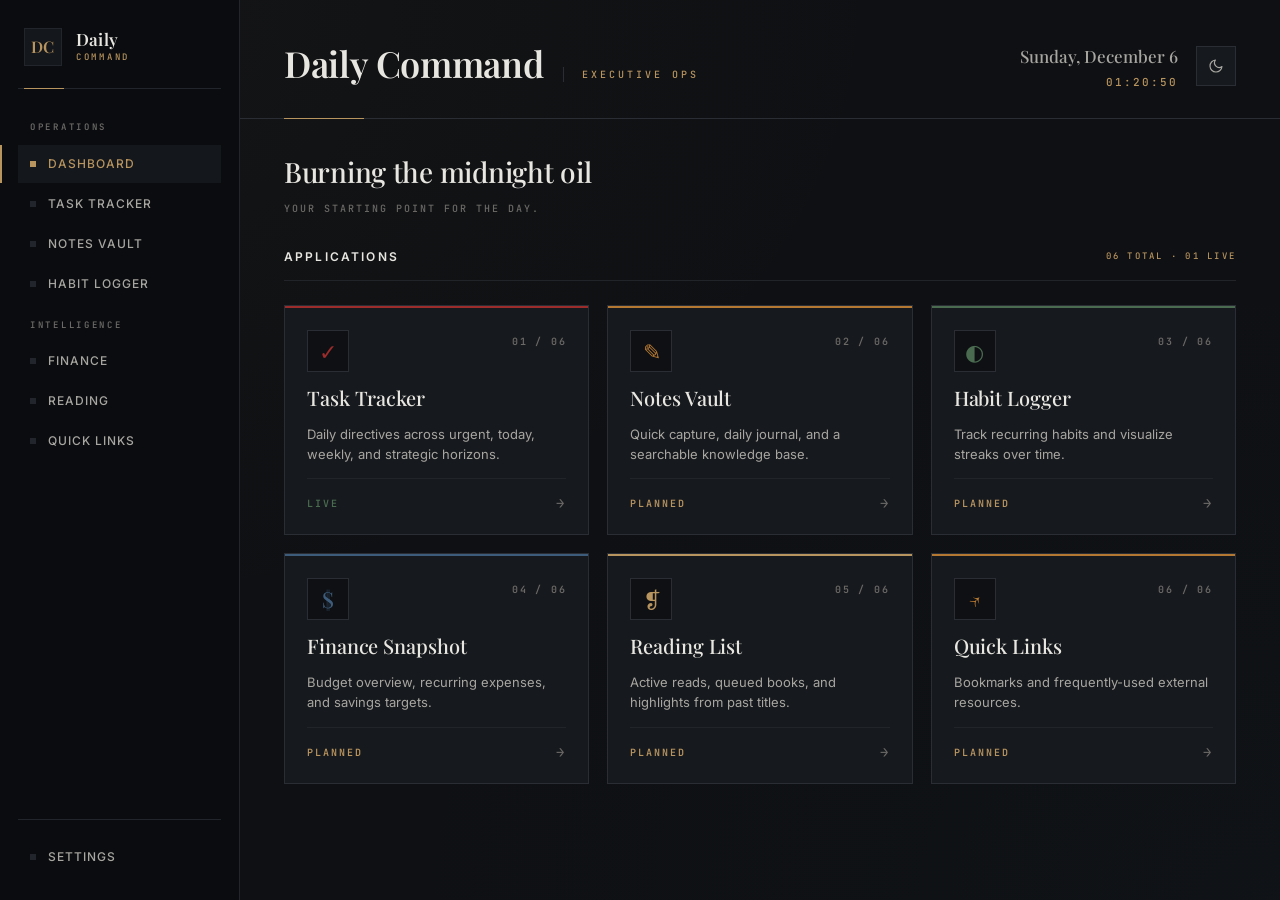
==== index.html @ c7f35070 "Initial commit: Daily Command dashboard with Task Tracker" ====
<!DOCTYPE html>
<html lang="en" data-theme="dark">
<head>
  <meta charset="UTF-8" />
  <meta name="viewport" content="width=device-width, initial-scale=1.0" />
  <title>Daily Command — Dashboard</title>
  <link rel="preconnect" href="https://fonts.googleapis.com" />
  <link rel="preconnect" href="https://fonts.gstatic.com" crossorigin />
  <link href="https://fonts.googleapis.com/css2?family=Playfair+Display:wght@400;500;600;700&family=Inter:wght@300;400;500;600;700;800&family=JetBrains+Mono:wght@400;500;600;700&display=swap" rel="stylesheet" />
  <link rel="stylesheet" href="styles.css" />
</head>
<body>
  <div class="layout">
    <aside class="sidebar">
      <div class="sidebar-brand">
        <div class="sidebar-mark">DC</div>
        <div class="sidebar-brand-text">
          <div class="sidebar-brand-title">Daily</div>
          <div class="sidebar-brand-sub">Command</div>
        </div>
      </div>

      <nav class="nav">
        <div class="nav-section-label">Operations</div>
        <a class="nav-item active" href="#dashboard">
          <span class="nav-marker"></span>
          <span class="nav-label">Dashboard</span>
        </a>
        <a class="nav-item" href="apps/tasks.html">
          <span class="nav-marker"></span>
          <span class="nav-label">Task Tracker</span>
        </a>
        <a class="nav-item" href="#notes">
          <span class="nav-marker"></span>
          <span class="nav-label">Notes Vault</span>
        </a>
        <a class="nav-item" href="#habits">
          <span class="nav-marker"></span>
          <span class="nav-label">Habit Logger</span>
        </a>

        <div class="nav-section-label">Intelligence</div>
        <a class="nav-item" href="#finance">
          <span class="nav-marker"></span>
          <span class="nav-label">Finance</span>
        </a>
        <a class="nav-item" href="#reading">
          <span class="nav-marker"></span>
          <span class="nav-label">Reading</span>
        </a>
        <a class="nav-item" href="#links">
          <span class="nav-marker"></span>
          <span class="nav-label">Quick Links</span>
        </a>
      </nav>

      <div class="sidebar-footer">
        <a class="nav-item" href="#settings">
          <span class="nav-marker"></span>
          <span class="nav-label">Settings</span>
        </a>
      </div>
    </aside>

    <main class="main">
      <header class="topbar">
        <div class="brand">
          <div class="brand-mark">Daily Command</div>
          <div class="brand-sub">Executive Ops</div>
        </div>
        <div class="topbar-right">
          <div class="header-info">
            <div class="date-display" id="date">—</div>
            <div class="time-display" id="time">—</div>
          </div>
          <button class="theme-toggle" id="theme-toggle" title="Toggle theme" aria-label="Toggle theme">
            <svg class="icon-moon" viewBox="0 0 24 24" fill="none" stroke="currentColor" stroke-linecap="round" stroke-linejoin="round"><path d="M21 12.79A9 9 0 1 1 11.21 3 7 7 0 0 0 21 12.79z"></path></svg>
            <svg class="icon-sun" viewBox="0 0 24 24" fill="none" stroke="currentColor" stroke-linecap="round" stroke-linejoin="round"><circle cx="12" cy="12" r="4"></circle><path d="M12 2v2M12 20v2M4.93 4.93l1.41 1.41M17.66 17.66l1.41 1.41M2 12h2M20 12h2M4.93 19.07l1.41-1.41M17.66 6.34l1.41-1.41"></path></svg>
          </button>
        </div>
      </header>

      <section class="greeting-block">
        <h1 id="greeting-text">Good morning</h1>
        <p class="greeting-sub">Your starting point for the day.</p>
      </section>

      <section class="content">
        <div class="section-header">
          <div class="section-title">Applications</div>
          <div class="section-meta" id="card-count">—</div>
        </div>

        <div class="cards" id="cards"></div>
      </section>
    </main>
  </div>

  <script src="app.js"></script>
</body>
</html>
---- styles.css ----
/* ========== Theme Variables (matched to Daily Command) ========== */
:root, [data-theme="dark"] {
  --bg: #0e1013;
  --bg-panel: #16191d;
  --bg-soft: #1d2126;
  --bg-hover: #22262c;
  --ink: #e8e6e1;
  --ink-soft: #a8a6a1;
  --ink-muted: #6b6966;
  --line: #2a2e34;
  --line-soft: #21252a;
  --accent: #b8945f;
  --accent-dim: #8a6d44;
  --urgent: #9c2b2b;
  --today: #b57832;
  --week: #4a6b50;
  --long: #3d5b7a;
  --body-gradient-1: rgba(184, 148, 95, 0.04);
  --body-gradient-2: rgba(61, 91, 122, 0.03);
}
[data-theme="light"] {
  --bg: #f1ece2;
  --bg-panel: #fbf8f1;
  --bg-soft: #e9e3d5;
  --bg-hover: #ded6c4;
  --ink: #1a1614;
  --ink-soft: #4a453e;
  --ink-muted: #8a8680;
  --line: #c8bfae;
  --line-soft: #dcd4c2;
  --accent: #8a6d44;
  --accent-dim: #6b5433;
  --urgent: #8a2424;
  --today: #9a6428;
  --week: #3f5a43;
  --long: #2f4a63;
  --body-gradient-1: rgba(138, 109, 68, 0.05);
  --body-gradient-2: rgba(47, 74, 99, 0.04);
}

/* Sidebar always uses dark palette regardless of theme */
.sidebar {
  --sb-bg: #0a0c0f;
  --sb-panel: #14171b;
  --sb-ink: #e8e6e1;
  --sb-ink-soft: #a8a6a1;
  --sb-ink-muted: #6b6966;
  --sb-line: #22262c;
  --sb-accent: #b8945f;
}

/* ========== Reset & Base ========== */
* { box-sizing: border-box; margin: 0; padding: 0; }
html, body { height: 100%; }
body {
  font-family: 'Inter', -apple-system, BlinkMacSystemFont, system-ui, sans-serif;
  background: var(--bg);
  color: var(--ink);
  font-size: 14px;
  line-height: 1.5;
  -webkit-font-smoothing: antialiased;
  -moz-osx-font-smoothing: grayscale;
  background-image:
    radial-gradient(ellipse at top left, var(--body-gradient-1), transparent 50%),
    radial-gradient(ellipse at bottom right, var(--body-gradient-2), transparent 50%);
  transition: background-color 0.3s ease, color 0.3s ease;
}
a { color: inherit; text-decoration: none; }

/* ========== Layout ========== */
.layout {
  display: grid;
  grid-template-columns: 240px 1fr;
  min-height: 100vh;
}

/* ========== Sidebar ========== */
.sidebar {
  background: var(--sb-bg);
  border-right: 1px solid var(--sb-line);
  display: flex;
  flex-direction: column;
  padding: 28px 18px 24px;
  gap: 28px;
  position: sticky;
  top: 0;
  height: 100vh;
  color: var(--sb-ink-soft);
}

.sidebar-brand {
  display: flex;
  align-items: center;
  gap: 14px;
  padding: 0 6px 22px;
  border-bottom: 1px solid var(--sb-line);
  position: relative;
}
.sidebar-brand::after {
  content: '';
  position: absolute;
  bottom: -1px;
  left: 6px;
  width: 40px;
  height: 1px;
  background: var(--sb-accent);
}
.sidebar-mark {
  width: 38px;
  height: 38px;
  background: var(--sb-panel);
  border: 1px solid var(--sb-line);
  color: var(--sb-accent);
  font-family: 'Playfair Display', serif;
  font-weight: 600;
  font-size: 16px;
  display: grid;
  place-items: center;
  letter-spacing: 0.02em;
}
.sidebar-brand-text { display: flex; flex-direction: column; line-height: 1.05; }
.sidebar-brand-title {
  font-family: 'Playfair Display', serif;
  font-weight: 600;
  font-size: 17px;
  color: var(--sb-ink);
  letter-spacing: 0.01em;
}
.sidebar-brand-sub {
  font-family: 'JetBrains Mono', monospace;
  font-size: 9px;
  letter-spacing: 0.3em;
  text-transform: uppercase;
  color: var(--sb-accent);
  margin-top: 4px;
  font-weight: 500;
}

.nav { display: flex; flex-direction: column; gap: 2px; flex: 1; }
.sidebar-footer {
  display: flex;
  flex-direction: column;
  gap: 2px;
  padding-top: 18px;
  border-top: 1px solid var(--sb-line);
}

.nav-section-label {
  font-family: 'JetBrains Mono', monospace;
  font-size: 9px;
  letter-spacing: 0.3em;
  text-transform: uppercase;
  color: var(--sb-ink-muted);
  padding: 14px 12px 8px;
  font-weight: 600;
}
.nav-section-label:first-child { padding-top: 4px; }

.nav-item {
  display: flex;
  align-items: center;
  gap: 12px;
  padding: 10px 12px;
  color: var(--sb-ink-soft);
  font-family: 'Inter', sans-serif;
  font-size: 12px;
  font-weight: 500;
  letter-spacing: 0.08em;
  text-transform: uppercase;
  cursor: pointer;
  transition: color 0.15s ease, background-color 0.15s ease;
  position: relative;
}
.nav-marker {
  width: 6px;
  height: 6px;
  background: var(--sb-line);
  flex-shrink: 0;
  transition: background 0.15s ease;
}
.nav-item:hover {
  color: var(--sb-ink);
  background: var(--sb-panel);
}
.nav-item:hover .nav-marker { background: var(--sb-ink-muted); }
.nav-item.active {
  color: var(--sb-accent);
  background: var(--sb-panel);
}
.nav-item.active .nav-marker { background: var(--sb-accent); }
.nav-item.active::before {
  content: '';
  position: absolute;
  left: -18px;
  top: 0;
  bottom: 0;
  width: 2px;
  background: var(--sb-accent);
}

/* ========== Main ========== */
.main {
  display: flex;
  flex-direction: column;
  min-width: 0;
}

/* ========== Topbar ========== */
.topbar {
  display: flex;
  justify-content: space-between;
  align-items: flex-end;
  padding: 36px 44px 28px;
  border-bottom: 1px solid var(--line);
  position: relative;
  gap: 24px;
}
.topbar::after {
  content: '';
  position: absolute;
  bottom: -1px;
  left: 44px;
  width: 80px;
  height: 1px;
  background: var(--accent);
}

.brand { display: flex; align-items: baseline; gap: 20px; }
.brand-mark {
  font-family: 'Playfair Display', serif;
  font-weight: 600;
  font-size: 36px;
  letter-spacing: -0.01em;
  color: var(--ink);
}
.brand-sub {
  font-family: 'JetBrains Mono', monospace;
  font-size: 10px;
  letter-spacing: 0.3em;
  text-transform: uppercase;
  color: var(--accent);
  border-left: 1px solid var(--line);
  padding-left: 18px;
  font-weight: 500;
}

.topbar-right { display: flex; align-items: flex-start; gap: 18px; }
.header-info { text-align: right; }

.date-display {
  font-family: 'Playfair Display', serif;
  font-size: 17px;
  font-weight: 500;
  color: var(--ink-soft);
}
.time-display {
  font-family: 'JetBrains Mono', monospace;
  font-size: 11px;
  color: var(--accent);
  letter-spacing: 0.18em;
  margin-top: 4px;
  font-weight: 500;
}

.theme-toggle {
  width: 40px;
  height: 40px;
  background: var(--bg-panel);
  border: 1px solid var(--line);
  color: var(--ink-soft);
  cursor: pointer;
  display: flex;
  align-items: center;
  justify-content: center;
  transition: all 0.2s;
  flex-shrink: 0;
  margin-top: 2px;
}
.theme-toggle:hover { border-color: var(--accent); color: var(--accent); }
.theme-toggle svg { width: 16px; height: 16px; stroke-width: 1.75; }
.theme-toggle .icon-sun { display: none; }
.theme-toggle .icon-moon { display: block; }
[data-theme="light"] .theme-toggle .icon-sun { display: block; }
[data-theme="light"] .theme-toggle .icon-moon { display: none; }

/* ========== Greeting ========== */
.greeting-block {
  padding: 32px 44px 8px;
}
.greeting-block h1 {
  font-family: 'Playfair Display', serif;
  font-weight: 500;
  font-size: 28px;
  letter-spacing: -0.01em;
  color: var(--ink);
}
.greeting-sub {
  font-family: 'JetBrains Mono', monospace;
  font-size: 10px;
  color: var(--ink-muted);
  letter-spacing: 0.2em;
  text-transform: uppercase;
  margin-top: 8px;
  font-weight: 500;
}

/* ========== Content ========== */
.content { padding: 24px 44px 60px; flex: 1; }

.section-header {
  display: flex;
  align-items: center;
  justify-content: space-between;
  padding-bottom: 14px;
  border-bottom: 1px solid var(--line-soft);
  margin-bottom: 24px;
}
.section-title {
  font-family: 'Inter', sans-serif;
  font-size: 12px;
  font-weight: 600;
  letter-spacing: 0.18em;
  text-transform: uppercase;
  color: var(--ink);
}
.section-meta {
  font-family: 'JetBrains Mono', monospace;
  font-size: 9px;
  letter-spacing: 0.25em;
  text-transform: uppercase;
  color: var(--accent);
  font-weight: 500;
}

/* ========== Cards ========== */
.cards {
  display: grid;
  grid-template-columns: repeat(auto-fill, minmax(280px, 1fr));
  gap: 18px;
}

.card {
  background: var(--bg-panel);
  border: 1px solid var(--line);
  padding: 24px 22px 20px;
  cursor: pointer;
  transition: background-color 0.2s ease, border-color 0.2s ease, transform 0.2s ease;
  display: flex;
  flex-direction: column;
  gap: 14px;
  min-height: 180px;
  position: relative;
  overflow: hidden;
}
.card::before {
  content: '';
  position: absolute;
  top: 0;
  left: 0;
  width: 100%;
  height: 2px;
  background: var(--card-accent, var(--accent));
}
.card[data-tone="urgent"] { --card-accent: var(--urgent); }
.card[data-tone="today"]  { --card-accent: var(--today); }
.card[data-tone="week"]   { --card-accent: var(--week); }
.card[data-tone="long"]   { --card-accent: var(--long); }
.card[data-tone="accent"] { --card-accent: var(--accent); }

.card:hover {
  background: var(--bg-soft);
  border-color: var(--accent-dim);
  transform: translateY(-1px);
}

.card-head {
  display: flex;
  align-items: flex-start;
  justify-content: space-between;
  gap: 12px;
}
.card-icon {
  font-family: 'Playfair Display', serif;
  font-size: 22px;
  font-weight: 500;
  width: 42px;
  height: 42px;
  border: 1px solid var(--line);
  color: var(--card-accent, var(--accent));
  display: grid;
  place-items: center;
  background: var(--bg);
  letter-spacing: -0.02em;
}
.card-index {
  font-family: 'JetBrains Mono', monospace;
  font-size: 10px;
  color: var(--ink-muted);
  letter-spacing: 0.18em;
  font-weight: 600;
  text-transform: uppercase;
  padding-top: 4px;
}

.card-title {
  font-family: 'Playfair Display', serif;
  font-size: 20px;
  font-weight: 500;
  color: var(--ink);
  margin: 0;
  letter-spacing: -0.005em;
  line-height: 1.2;
}
.card-desc {
  font-size: 13px;
  color: var(--ink-soft);
  margin: 0;
  line-height: 1.55;
  flex: 1;
}

.card-footer {
  display: flex;
  justify-content: space-between;
  align-items: center;
  padding-top: 14px;
  border-top: 1px solid var(--line-soft);
  font-family: 'JetBrains Mono', monospace;
  font-size: 10px;
  letter-spacing: 0.2em;
  text-transform: uppercase;
  font-weight: 600;
}
.card-status { color: var(--ink-muted); }
.card-status.live { color: var(--week); }
.card-status.dev  { color: var(--accent); }

.card-arrow {
  color: var(--ink-muted);
  font-family: 'JetBrains Mono', monospace;
  font-size: 14px;
  transition: transform 0.2s ease, color 0.2s ease;
}
.card:hover .card-arrow {
  color: var(--accent);
  transform: translateX(3px);
}

/* ========== Scrollbar ========== */
::-webkit-scrollbar { width: 8px; height: 8px; }
::-webkit-scrollbar-track { background: var(--bg); }
::-webkit-scrollbar-thumb { background: var(--line); }
::-webkit-scrollbar-thumb:hover { background: var(--accent-dim); }

/* ========== Responsive ========== */
@media (max-width: 900px) {
  .layout { grid-template-columns: 70px 1fr; }
  .sidebar { padding: 20px 8px; }
  .sidebar-brand { padding: 0 4px 18px; justify-content: center; }
  .sidebar-brand-text, .nav-label, .nav-section-label { display: none; }
  .nav-item { justify-content: center; padding: 12px; }
  .nav-item.active::before { display: none; }
  .topbar { padding: 24px; flex-wrap: wrap; }
  .topbar::after { left: 24px; }
  .greeting-block, .content { padding-left: 24px; padding-right: 24px; }
}
@media (max-width: 600px) {
  .topbar { flex-direction: column; align-items: flex-start; gap: 16px; }
  .topbar-right { align-self: flex-start; }
  .brand-mark { font-size: 28px; }
}
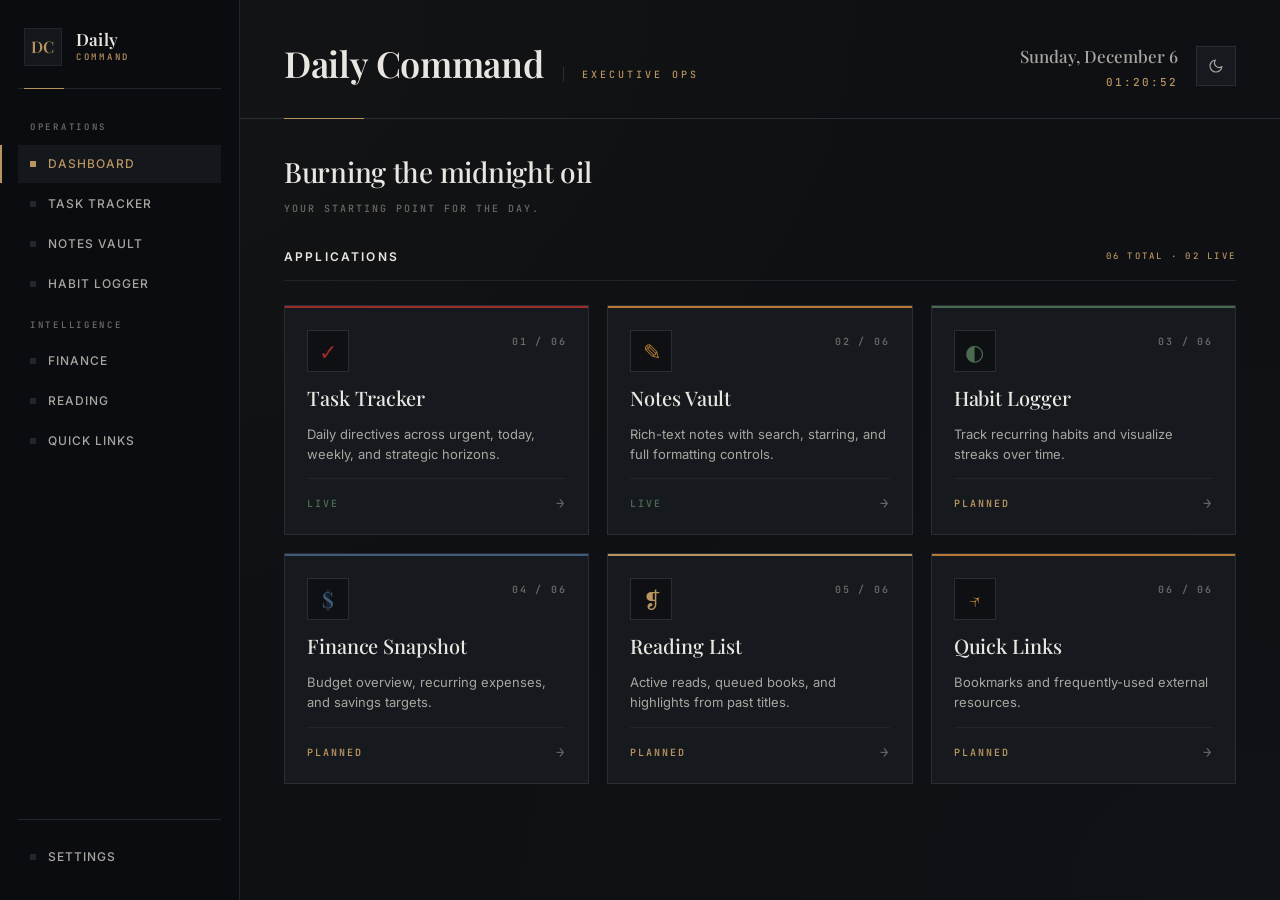
==== commit 2c808b6a: "Add Notes Vault app and wire up to dashboard" ====
--- a/index.html
+++ b/index.html
@@ -30,7 +30,7 @@
           <span class="nav-marker"></span>
           <span class="nav-label">Task Tracker</span>
         </a>
-        <a class="nav-item" href="#notes">
+        <a class="nav-item" href="apps/notes.html">
           <span class="nav-marker"></span>
           <span class="nav-label">Notes Vault</span>
         </a>
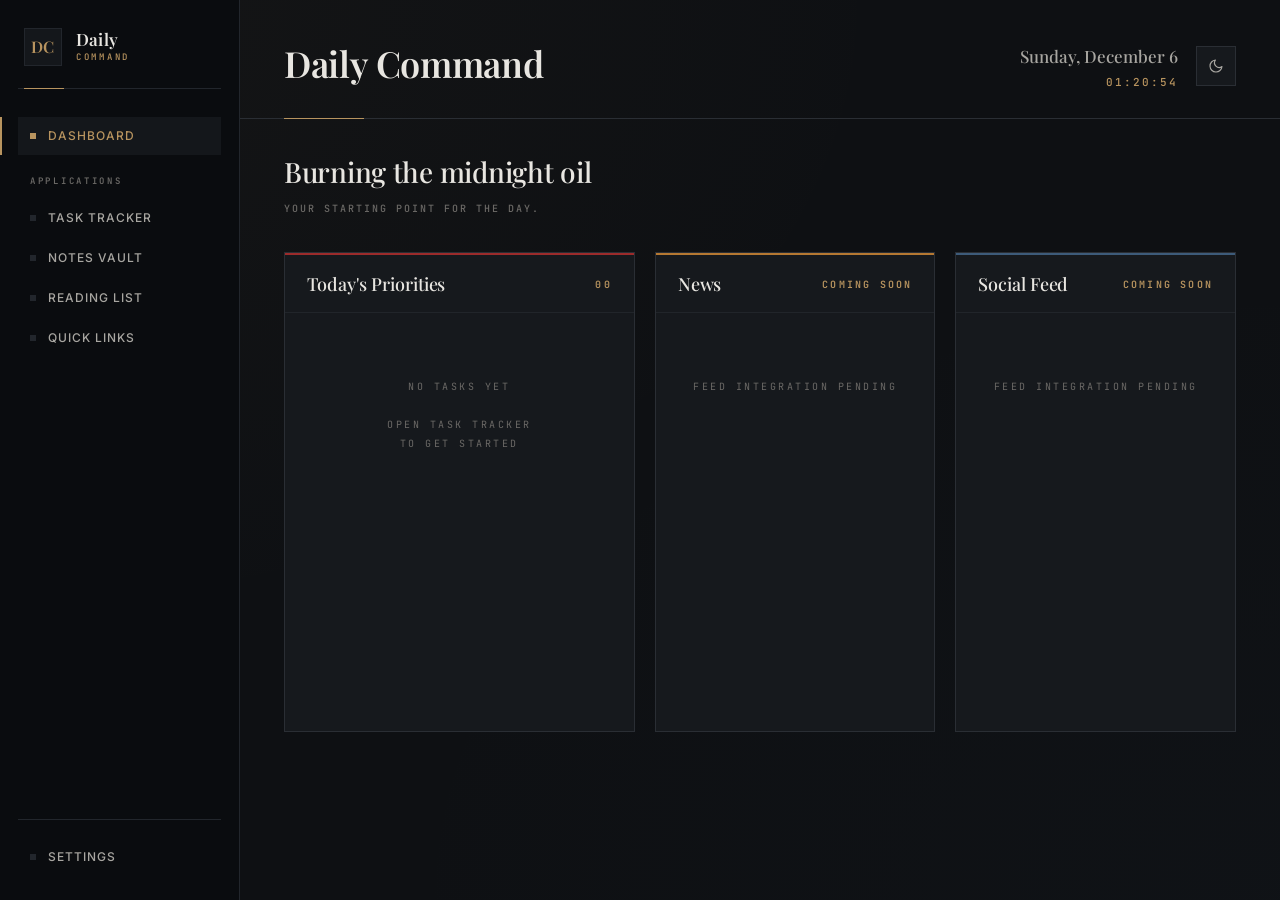
==== commit d742d069: "Redesign dashboard: consolidated sidebar, 3-panel body with live task integration" ====
--- a/index.html
+++ b/index.html
@@ -21,11 +21,12 @@
       </div>
 
       <nav class="nav">
-        <div class="nav-section-label">Operations</div>
         <a class="nav-item active" href="#dashboard">
           <span class="nav-marker"></span>
           <span class="nav-label">Dashboard</span>
         </a>
+
+        <div class="nav-section-label">Applications</div>
         <a class="nav-item" href="apps/tasks.html">
           <span class="nav-marker"></span>
           <span class="nav-label">Task Tracker</span>
@@ -34,19 +35,9 @@
           <span class="nav-marker"></span>
           <span class="nav-label">Notes Vault</span>
         </a>
-        <a class="nav-item" href="#habits">
-          <span class="nav-marker"></span>
-          <span class="nav-label">Habit Logger</span>
-        </a>
-
-        <div class="nav-section-label">Intelligence</div>
-        <a class="nav-item" href="#finance">
-          <span class="nav-marker"></span>
-          <span class="nav-label">Finance</span>
-        </a>
         <a class="nav-item" href="#reading">
           <span class="nav-marker"></span>
-          <span class="nav-label">Reading</span>
+          <span class="nav-label">Reading List</span>
         </a>
         <a class="nav-item" href="#links">
           <span class="nav-marker"></span>
@@ -66,7 +57,6 @@
       <header class="topbar">
         <div class="brand">
           <div class="brand-mark">Daily Command</div>
-          <div class="brand-sub">Executive Ops</div>
         </div>
         <div class="topbar-right">
           <div class="header-info">
@@ -85,13 +75,36 @@
         <p class="greeting-sub">Your starting point for the day.</p>
       </section>
 
-      <section class="content">
-        <div class="section-header">
-          <div class="section-title">Applications</div>
-          <div class="section-meta" id="card-count">—</div>
+      <section class="dashboard-body">
+        <div class="panels-grid">
+          <section class="panel" data-tone="urgent">
+            <div class="panel-header">
+              <div class="panel-title">Today's Priorities</div>
+              <div class="panel-meta" id="priorities-count">—</div>
+            </div>
+            <div class="panel-body" id="priorities-body"></div>
+          </section>
+
+          <section class="panel" data-tone="today">
+            <div class="panel-header">
+              <div class="panel-title">News</div>
+              <div class="panel-meta">Coming Soon</div>
+            </div>
+            <div class="panel-body">
+              <div class="panel-empty">Feed integration pending</div>
+            </div>
+          </section>
+
+          <section class="panel" data-tone="long">
+            <div class="panel-header">
+              <div class="panel-title">Social Feed</div>
+              <div class="panel-meta">Coming Soon</div>
+            </div>
+            <div class="panel-body">
+              <div class="panel-empty">Feed integration pending</div>
+            </div>
+          </section>
         </div>
-
-        <div class="cards" id="cards"></div>
       </section>
     </main>
   </div>
--- a/styles.css
+++ b/styles.css
@@ -151,10 +151,9 @@
   letter-spacing: 0.3em;
   text-transform: uppercase;
   color: var(--sb-ink-muted);
-  padding: 14px 12px 8px;
-  font-weight: 600;
-}
-.nav-section-label:first-child { padding-top: 4px; }
+  padding: 18px 12px 8px;
+  font-weight: 600;
+}
 
 .nav-item {
   display: flex;
@@ -233,16 +232,6 @@
   letter-spacing: -0.01em;
   color: var(--ink);
 }
-.brand-sub {
-  font-family: 'JetBrains Mono', monospace;
-  font-size: 10px;
-  letter-spacing: 0.3em;
-  text-transform: uppercase;
-  color: var(--accent);
-  border-left: 1px solid var(--line);
-  padding-left: 18px;
-  font-weight: 500;
-}
 
 .topbar-right { display: flex; align-items: flex-start; gap: 18px; }
 .header-info { text-align: right; }
@@ -304,155 +293,184 @@
   font-weight: 500;
 }
 
-/* ========== Content ========== */
-.content { padding: 24px 44px 60px; flex: 1; }
-
-.section-header {
-  display: flex;
-  align-items: center;
-  justify-content: space-between;
-  padding-bottom: 14px;
-  border-bottom: 1px solid var(--line-soft);
-  margin-bottom: 24px;
-}
-.section-title {
-  font-family: 'Inter', sans-serif;
-  font-size: 12px;
-  font-weight: 600;
-  letter-spacing: 0.18em;
-  text-transform: uppercase;
-  color: var(--ink);
-}
-.section-meta {
-  font-family: 'JetBrains Mono', monospace;
-  font-size: 9px;
-  letter-spacing: 0.25em;
-  text-transform: uppercase;
-  color: var(--accent);
-  font-weight: 500;
-}
-
-/* ========== Cards ========== */
-.cards {
+/* ========== Dashboard Body ========== */
+.dashboard-body { padding: 28px 44px 60px; flex: 1; }
+
+.panels-grid {
   display: grid;
-  grid-template-columns: repeat(auto-fill, minmax(280px, 1fr));
-  gap: 18px;
-}
-
-.card {
+  grid-template-columns: 1.25fr 1fr 1fr;
+  gap: 20px;
+  align-items: stretch;
+}
+
+.panel {
   background: var(--bg-panel);
   border: 1px solid var(--line);
-  padding: 24px 22px 20px;
-  cursor: pointer;
-  transition: background-color 0.2s ease, border-color 0.2s ease, transform 0.2s ease;
   display: flex;
   flex-direction: column;
-  gap: 14px;
-  min-height: 180px;
   position: relative;
+  min-height: 480px;
+  max-height: 72vh;
   overflow: hidden;
 }
-.card::before {
+.panel::before {
   content: '';
   position: absolute;
   top: 0;
   left: 0;
   width: 100%;
   height: 2px;
-  background: var(--card-accent, var(--accent));
-}
-.card[data-tone="urgent"] { --card-accent: var(--urgent); }
-.card[data-tone="today"]  { --card-accent: var(--today); }
-.card[data-tone="week"]   { --card-accent: var(--week); }
-.card[data-tone="long"]   { --card-accent: var(--long); }
-.card[data-tone="accent"] { --card-accent: var(--accent); }
-
-.card:hover {
-  background: var(--bg-soft);
-  border-color: var(--accent-dim);
-  transform: translateY(-1px);
-}
-
-.card-head {
-  display: flex;
-  align-items: flex-start;
-  justify-content: space-between;
-  gap: 12px;
-}
-.card-icon {
-  font-family: 'Playfair Display', serif;
-  font-size: 22px;
-  font-weight: 500;
-  width: 42px;
-  height: 42px;
-  border: 1px solid var(--line);
-  color: var(--card-accent, var(--accent));
-  display: grid;
-  place-items: center;
-  background: var(--bg);
-  letter-spacing: -0.02em;
-}
-.card-index {
-  font-family: 'JetBrains Mono', monospace;
-  font-size: 10px;
-  color: var(--ink-muted);
-  letter-spacing: 0.18em;
-  font-weight: 600;
-  text-transform: uppercase;
-  padding-top: 4px;
-}
-
-.card-title {
-  font-family: 'Playfair Display', serif;
-  font-size: 20px;
-  font-weight: 500;
-  color: var(--ink);
-  margin: 0;
-  letter-spacing: -0.005em;
-  line-height: 1.2;
-}
-.card-desc {
-  font-size: 13px;
-  color: var(--ink-soft);
-  margin: 0;
-  line-height: 1.55;
-  flex: 1;
-}
-
-.card-footer {
+  background: var(--panel-accent, var(--accent));
+}
+.panel[data-tone="urgent"] { --panel-accent: var(--urgent); }
+.panel[data-tone="today"]  { --panel-accent: var(--today); }
+.panel[data-tone="week"]   { --panel-accent: var(--week); }
+.panel[data-tone="long"]   { --panel-accent: var(--long); }
+
+.panel-header {
+  padding: 18px 22px 14px;
+  border-bottom: 1px solid var(--line-soft);
   display: flex;
   justify-content: space-between;
   align-items: center;
-  padding-top: 14px;
+  flex-shrink: 0;
+}
+.panel-title {
+  font-family: 'Playfair Display', serif;
+  font-size: 18px;
+  font-weight: 500;
+  color: var(--ink);
+  letter-spacing: -0.005em;
+}
+.panel-meta {
+  font-family: 'JetBrains Mono', monospace;
+  font-size: 10px;
+  color: var(--accent);
+  letter-spacing: 0.22em;
+  text-transform: uppercase;
+  font-weight: 600;
+}
+
+.panel-body {
+  flex: 1;
+  min-height: 0;
+  overflow-y: auto;
+}
+
+.panel-empty {
+  padding: 64px 24px;
+  text-align: center;
+  color: var(--ink-muted);
+  font-family: 'JetBrains Mono', monospace;
+  font-size: 10px;
+  letter-spacing: 0.25em;
+  text-transform: uppercase;
+  line-height: 1.9;
+}
+
+/* ========== Priorities Panel Content ========== */
+.dash-section {
+  border-bottom: 1px solid var(--line-soft);
+}
+.dash-section:last-child { border-bottom: none; }
+.dash-section-header {
+  padding: 10px 20px 8px;
+  display: flex;
+  justify-content: space-between;
+  align-items: center;
+  background: var(--bg-soft);
+}
+.dash-section-title {
+  font-family: 'JetBrains Mono', monospace;
+  font-size: 10px;
+  letter-spacing: 0.28em;
+  text-transform: uppercase;
+  font-weight: 700;
+}
+.dash-section-title.urgent { color: var(--urgent); }
+.dash-section-title.today  { color: var(--today); }
+.dash-section-count {
+  font-family: 'JetBrains Mono', monospace;
+  font-size: 10px;
+  color: var(--ink-muted);
+  letter-spacing: 0.15em;
+  font-weight: 600;
+}
+
+.dash-task {
+  padding: 12px 20px;
   border-top: 1px solid var(--line-soft);
-  font-family: 'JetBrains Mono', monospace;
-  font-size: 10px;
-  letter-spacing: 0.2em;
-  text-transform: uppercase;
-  font-weight: 600;
-}
-.card-status { color: var(--ink-muted); }
-.card-status.live { color: var(--week); }
-.card-status.dev  { color: var(--accent); }
-
-.card-arrow {
+  display: flex;
+  align-items: flex-start;
+  gap: 12px;
+  transition: background 0.12s;
+  cursor: pointer;
+}
+.dash-task:first-child { border-top: none; }
+.dash-task:hover { background: var(--bg-soft); }
+
+.dash-checkbox {
+  width: 16px;
+  height: 16px;
+  border: 1.5px solid var(--line);
+  cursor: pointer;
+  flex-shrink: 0;
+  margin-top: 2px;
+  position: relative;
+  transition: all 0.15s;
+  background: var(--bg);
+}
+.dash-checkbox:hover { border-color: var(--accent); }
+.dash-checkbox.checked {
+  background: var(--accent);
+  border-color: var(--accent);
+}
+.dash-checkbox.checked::after {
+  content: '';
+  position: absolute;
+  left: 4px;
+  top: 1px;
+  width: 5px;
+  height: 9px;
+  border: solid var(--bg);
+  border-width: 0 1.5px 1.5px 0;
+  transform: rotate(45deg);
+}
+
+.dash-task-body {
+  flex: 1;
+  min-width: 0;
+}
+.dash-task-text {
+  font-size: 13.5px;
+  color: var(--ink);
+  line-height: 1.5;
+  word-wrap: break-word;
+}
+.dash-task-text.done {
+  text-decoration: line-through;
   color: var(--ink-muted);
-  font-family: 'JetBrains Mono', monospace;
-  font-size: 14px;
-  transition: transform 0.2s ease, color 0.2s ease;
-}
-.card:hover .card-arrow {
-  color: var(--accent);
-  transform: translateX(3px);
-}
-
-/* ========== Scrollbar ========== */
+}
+.dash-task-sub {
+  margin-top: 4px;
+  font-family: 'JetBrains Mono', monospace;
+  font-size: 10px;
+  color: var(--ink-muted);
+  letter-spacing: 0.05em;
+  font-weight: 500;
+}
+
+/* ========== Scrollbars ========== */
 ::-webkit-scrollbar { width: 8px; height: 8px; }
 ::-webkit-scrollbar-track { background: var(--bg); }
 ::-webkit-scrollbar-thumb { background: var(--line); }
 ::-webkit-scrollbar-thumb:hover { background: var(--accent-dim); }
 
 /* ========== Responsive ========== */
+@media (max-width: 1100px) {
+  .panels-grid { grid-template-columns: 1fr 1fr; }
+  .panel:first-child { grid-column: 1 / -1; }
+}
 @media (max-width: 900px) {
   .layout { grid-template-columns: 70px 1fr; }
   .sidebar { padding: 20px 8px; }
@@ -462,7 +480,12 @@
   .nav-item.active::before { display: none; }
   .topbar { padding: 24px; flex-wrap: wrap; }
   .topbar::after { left: 24px; }
-  .greeting-block, .content { padding-left: 24px; padding-right: 24px; }
+  .greeting-block, .dashboard-body { padding-left: 24px; padding-right: 24px; }
+}
+@media (max-width: 700px) {
+  .panels-grid { grid-template-columns: 1fr; }
+  .panel:first-child { grid-column: auto; }
+  .panel { min-height: 340px; max-height: none; }
 }
 @media (max-width: 600px) {
   .topbar { flex-direction: column; align-items: flex-start; gap: 16px; }
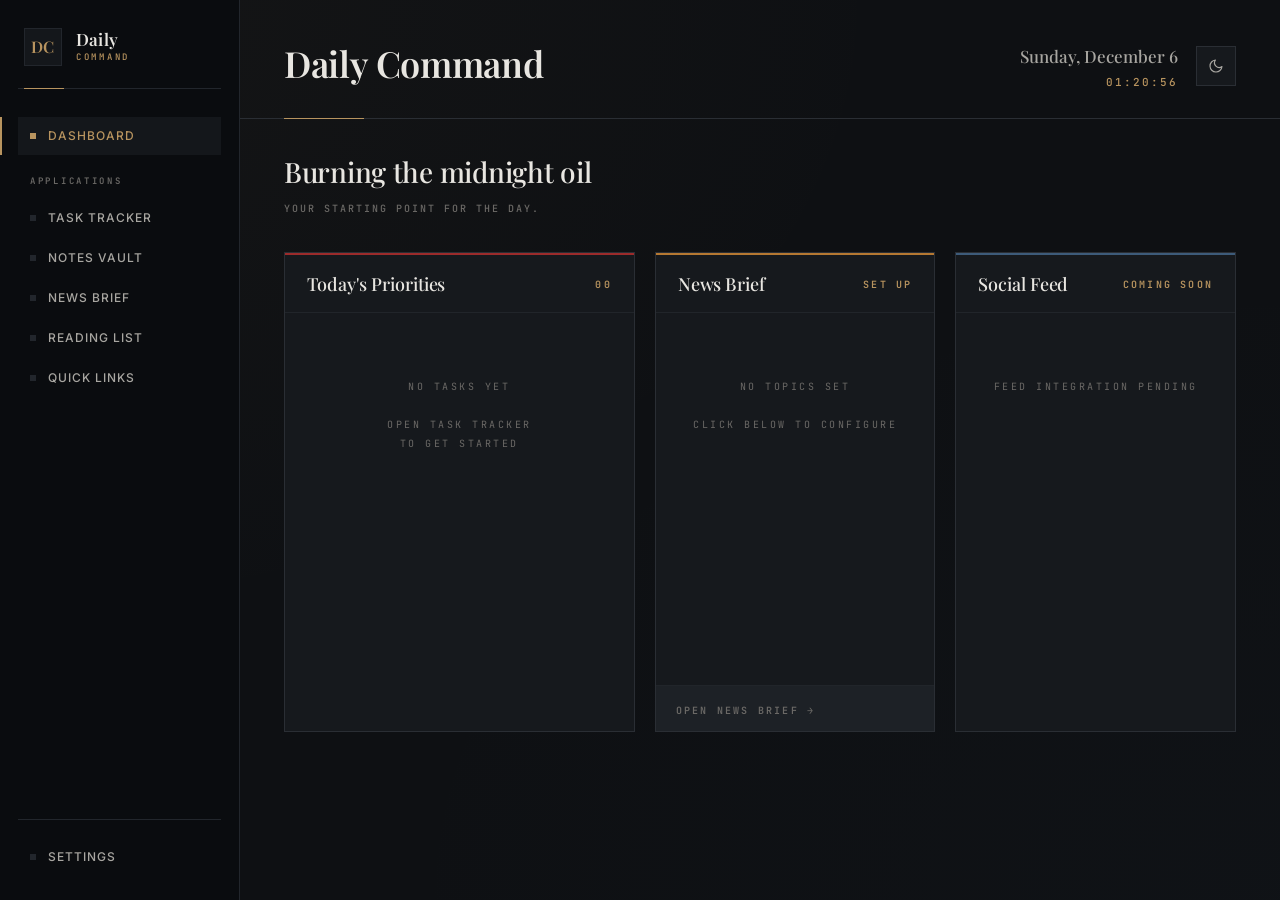
==== commit e039cffd: "Add News Brief app and wire up dashboard preview" ====
--- a/index.html
+++ b/index.html
@@ -34,6 +34,10 @@
         <a class="nav-item" href="apps/notes.html">
           <span class="nav-marker"></span>
           <span class="nav-label">Notes Vault</span>
+        </a>
+        <a class="nav-item" href="apps/news.html">
+          <span class="nav-marker"></span>
+          <span class="nav-label">News Brief</span>
         </a>
         <a class="nav-item" href="#reading">
           <span class="nav-marker"></span>
@@ -87,11 +91,12 @@
 
           <section class="panel" data-tone="today">
             <div class="panel-header">
-              <div class="panel-title">News</div>
-              <div class="panel-meta">Coming Soon</div>
+              <div class="panel-title">News Brief</div>
+              <div class="panel-meta" id="news-meta">—</div>
             </div>
-            <div class="panel-body">
-              <div class="panel-empty">Feed integration pending</div>
+            <div class="panel-body" id="news-body"></div>
+            <div class="panel-footer">
+              <a class="panel-footer-link" href="apps/news.html">Open News Brief →</a>
             </div>
           </section>
 
--- a/styles.css
+++ b/styles.css
@@ -368,6 +368,64 @@
   line-height: 1.9;
 }
 
+.panel-footer {
+  padding: 12px 20px;
+  border-top: 1px solid var(--line-soft);
+  background: var(--bg-soft);
+  flex-shrink: 0;
+}
+.panel-footer-link {
+  font-family: 'JetBrains Mono', monospace;
+  font-size: 10px;
+  letter-spacing: 0.22em;
+  text-transform: uppercase;
+  color: var(--ink-muted);
+  font-weight: 600;
+  transition: color 0.15s;
+  display: inline-block;
+}
+.panel-footer-link:hover { color: var(--accent); }
+
+/* ========== News Panel Content ========== */
+.news-item {
+  padding: 12px 20px;
+  border-top: 1px solid var(--line-soft);
+  display: block;
+  text-decoration: none;
+  color: inherit;
+  transition: background 0.12s;
+  cursor: pointer;
+}
+.news-item:first-child { border-top: none; }
+.news-item:hover { background: var(--bg-soft); }
+
+.news-item-meta {
+  display: flex;
+  gap: 8px;
+  font-family: 'JetBrains Mono', monospace;
+  font-size: 9px;
+  letter-spacing: 0.18em;
+  text-transform: uppercase;
+  color: var(--ink-muted);
+  font-weight: 600;
+  margin-bottom: 4px;
+}
+.news-item-source { color: var(--today); }
+.news-item-title {
+  font-family: 'Playfair Display', serif;
+  font-size: 14px;
+  font-weight: 500;
+  color: var(--ink);
+  line-height: 1.35;
+  letter-spacing: -0.005em;
+  display: -webkit-box;
+  -webkit-line-clamp: 2;
+  line-clamp: 2;
+  -webkit-box-orient: vertical;
+  overflow: hidden;
+}
+.news-item:hover .news-item-title { color: var(--accent); }
+
 /* ========== Priorities Panel Content ========== */
 .dash-section {
   border-bottom: 1px solid var(--line-soft);
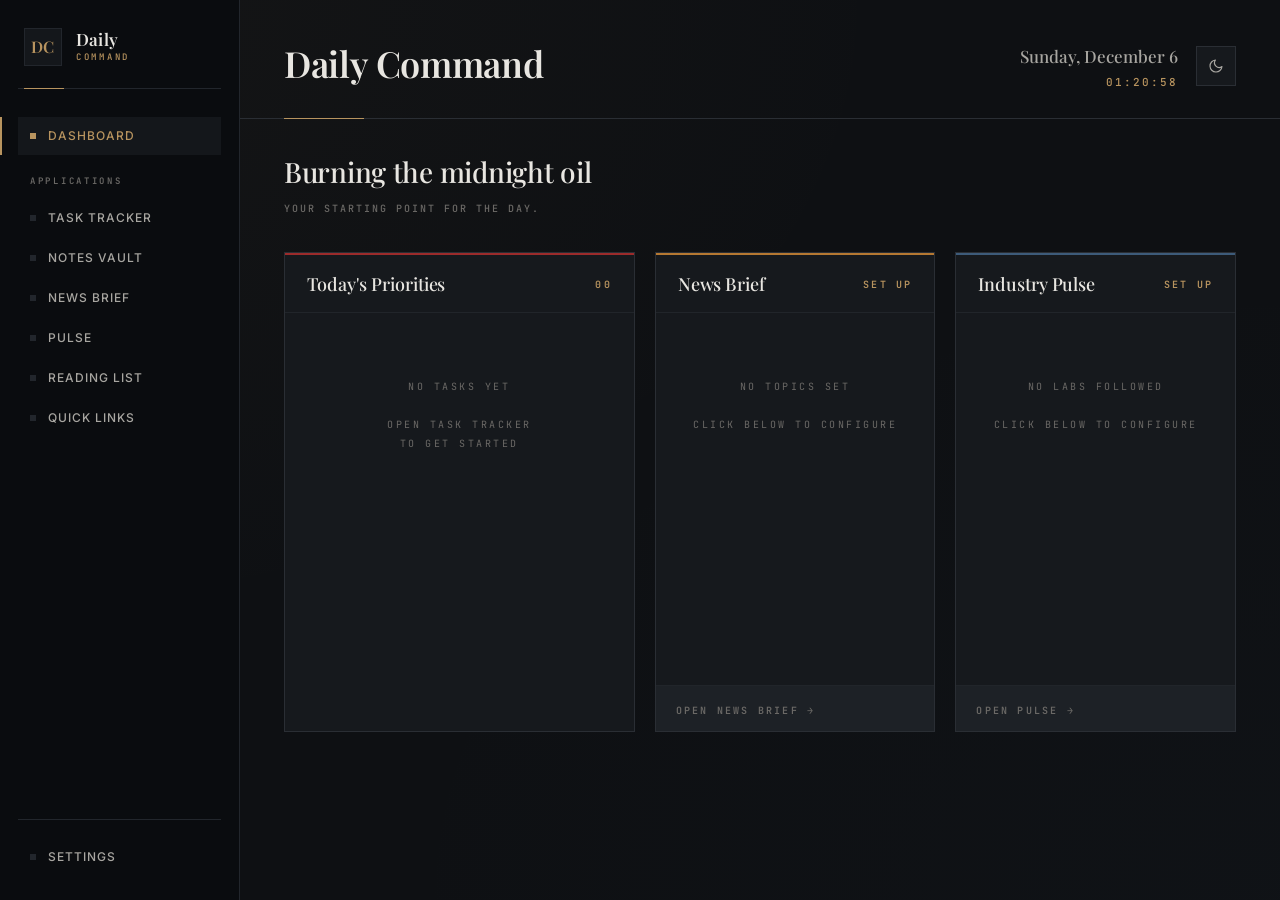
==== commit 039918bc: "Add Pulse: multi-source AI lab feed (Google News + HN), wire to dashboard" ====
--- a/index.html
+++ b/index.html
@@ -38,6 +38,10 @@
         <a class="nav-item" href="apps/news.html">
           <span class="nav-marker"></span>
           <span class="nav-label">News Brief</span>
+        </a>
+        <a class="nav-item" href="apps/pulse.html">
+          <span class="nav-marker"></span>
+          <span class="nav-label">Pulse</span>
         </a>
         <a class="nav-item" href="#reading">
           <span class="nav-marker"></span>
@@ -102,11 +106,12 @@
 
           <section class="panel" data-tone="long">
             <div class="panel-header">
-              <div class="panel-title">Social Feed</div>
-              <div class="panel-meta">Coming Soon</div>
+              <div class="panel-title">Industry Pulse</div>
+              <div class="panel-meta" id="pulse-meta">—</div>
             </div>
-            <div class="panel-body">
-              <div class="panel-empty">Feed integration pending</div>
+            <div class="panel-body" id="pulse-body"></div>
+            <div class="panel-footer">
+              <a class="panel-footer-link" href="apps/pulse.html">Open Pulse →</a>
             </div>
           </section>
         </div>
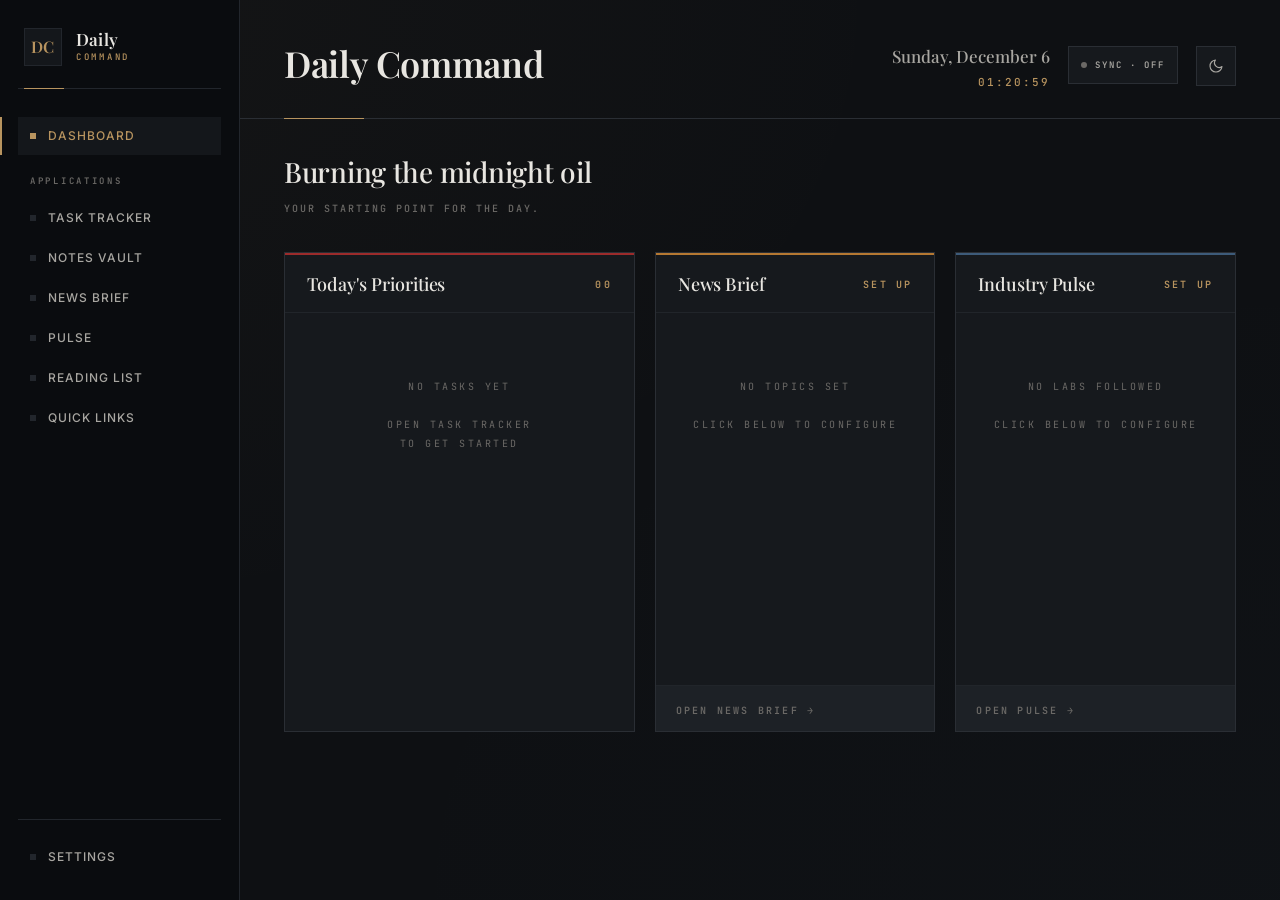
==== commit 3875d882: "Add cloud sync via private GitHub Gist (PAT with gist scope)" ====
--- a/index.html
+++ b/index.html
@@ -119,6 +119,7 @@
     </main>
   </div>
 
+  <script src="sync.js"></script>
   <script src="app.js"></script>
 </body>
 </html>
